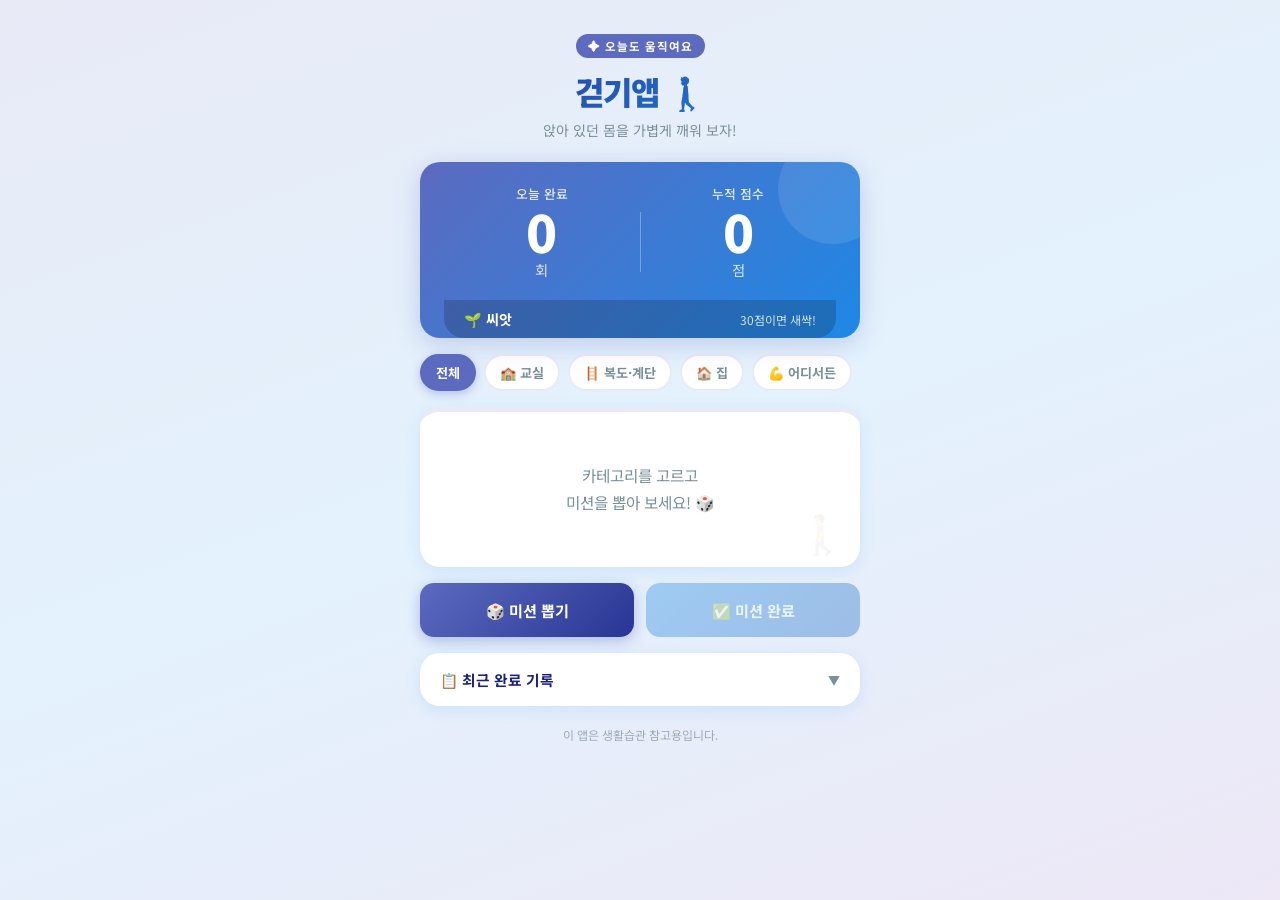
==== index.html @ e4f11755 "Add files via upload" ====
<!DOCTYPE html>
<html lang="ko">
<head>
  <meta charset="UTF-8" />
  <meta name="viewport" content="width=device-width, initial-scale=1.0" />
  <title>걷기앱 🚶</title>
  <link rel="stylesheet" href="style.css" />
</head>
<body>

<div class="container">

  <!-- ===== 헤더 ===== -->
  <header class="app-header">
    <span class="header-badge">✦ 오늘도 움직여요</span>
    <h1 class="app-title">걷기앱 🚶</h1>
    <p class="app-subtitle">앉아 있던 몸을 가볍게 깨워 보자!</p>
  </header>

  <!-- ===== 점수 & 레벨 카드 ===== -->
  <section class="score-card">
    <!-- 왼쪽: 오늘 완료 횟수 -->
    <div class="score-block">
      <p class="score-label">오늘 완료</p>
      <span class="score-number" id="missionCount">0</span>
      <p class="score-unit">회</p>
    </div>
    <!-- 구분선 -->
    <div class="score-divider"></div>
    <!-- 오른쪽: 총점 & 레벨 -->
    <div class="score-block">
      <p class="score-label">누적 점수</p>
      <span class="score-number" id="totalScore">0</span>
      <p class="score-unit">점</p>
    </div>
    <!-- 레벨 배지 (카드 하단 전체) -->
    <div class="level-bar">
      <!-- JavaScript에서 레벨 이름과 이모지를 채워 줌 -->
      <span id="levelBadge">🌱 씨앗</span>
      <span class="level-next" id="levelNext"></span>
    </div>
  </section>

  <!-- ===== 카테고리 선택 칩 ===== -->
  <div class="category-wrap">
    <!-- 카테고리 버튼: data-cat 속성으로 JavaScript가 구분 -->
    <button class="cat-chip active" data-cat="전체"    onclick="selectCategory(this)">전체</button>
    <button class="cat-chip"        data-cat="교실"    onclick="selectCategory(this)">🏫 교실</button>
    <button class="cat-chip"        data-cat="복도·계단" onclick="selectCategory(this)">🪜 복도·계단</button>
    <button class="cat-chip"        data-cat="집"      onclick="selectCategory(this)">🏠 집</button>
    <button class="cat-chip"        data-cat="어디서든" onclick="selectCategory(this)">💪 어디서든</button>
  </div>

  <!-- ===== 미션 카드 ===== -->
  <section class="mission-card" id="missionCard">
    <p class="mission-placeholder" id="missionPlaceholder">
      카테고리를 고르고<br />미션을 뽑아 보세요! 🎲
    </p>
    <p class="mission-text" id="missionText" hidden></p>
  </section>

  <!-- ===== 버튼 ===== -->
  <div class="btn-group">
    <button class="btn btn-primary" id="drawBtn"  onclick="drawMission()">🎲 미션 뽑기</button>
    <button class="btn btn-success" id="doneBtn"  onclick="completeMission()" disabled>✅ 미션 완료</button>
  </div>

  <!-- ===== 완료 메시지 ===== -->
  <div class="success-msg" id="successMsg" hidden></div>

  <!-- ===== 최근 완료 기록 ===== -->
  <section class="history-section">
    <!-- 토글 버튼: 누르면 목록이 열리고 닫힘 -->
    <button class="history-toggle" onclick="toggleHistory()">
      <span>📋 최근 완료 기록</span>
      <span class="toggle-arrow" id="toggleArrow">▼</span>
    </button>
    <!-- 기록 목록 — 처음에는 닫혀 있음 -->
    <ul class="history-list" id="historyList" hidden>
      <!-- JavaScript가 <li> 항목을 여기에 추가함 -->
    </ul>
    <!-- 기록이 아무것도 없을 때 표시 -->
    <p class="history-empty" id="historyEmpty" hidden>
      아직 완료한 미션이 없어요.<br/>첫 미션에 도전해 보세요! 🚶
    </p>
  </section>

  <!-- ===== 하단 안내문 ===== -->
  <footer class="disclaimer">
    이 앱은 생활습관 참고용입니다.
  </footer>

</div>

<script src="script.js"></script>
</body>
</html>
---- style.css ----
/* =============================================
   걷기앱 — style.css
   색상: 파란색 + 남보라색
   디자인: 학생 친화, 모바일 우선
   ============================================= */

@import url('https://fonts.googleapis.com/css2?family=Noto+Sans+KR:wght@400;500;700;900&display=swap');

:root {
  --indigo-dark:   #283593;
  --indigo-main:   #5C6BC0;
  --indigo-mid:    #7986CB;
  --indigo-light:  #E8EAF6;
  --blue-main:     #1E88E5;
  --blue-dark:     #1565C0;
  --blue-light:    #E3F2FD;
  --text-dark:     #1A237E;
  --text-gray:     #78909C;
  --white:         #FFFFFF;
  --radius-lg:     20px;
  --radius-md:     14px;
  --radius-sm:     10px;
  --shadow-indigo: 0 6px 24px rgba(92, 107, 192, 0.28);
  --shadow-card:   0 4px 16px rgba(30, 136, 229, 0.12);
}

* { margin: 0; padding: 0; box-sizing: border-box; }

body {
  font-family: 'Noto Sans KR', sans-serif;
  background: linear-gradient(160deg, #E8EAF6 0%, #E3F2FD 50%, #EDE7F6 100%);
  min-height: 100vh;
  display: flex;
  justify-content: center;
  align-items: flex-start;
  padding: 28px 16px 52px;
}

.container {
  width: 100%;
  max-width: 440px;
  display: flex;
  flex-direction: column;
  gap: 16px;
}

/* ===== 헤더 ===== */
.app-header { text-align: center; padding: 4px 0 6px; }

.header-badge {
  display: inline-block;
  background: var(--indigo-main);
  color: var(--white);
  font-size: 0.72rem;
  font-weight: 700;
  letter-spacing: 1px;
  padding: 4px 12px;
  border-radius: 20px;
  margin-bottom: 10px;
}

.app-title {
  font-size: 2rem;
  font-weight: 900;
  background: linear-gradient(135deg, var(--indigo-dark) 0%, var(--blue-main) 100%);
  -webkit-background-clip: text;
  -webkit-text-fill-color: transparent;
  background-clip: text;
  letter-spacing: -1px;
}

.app-subtitle {
  margin-top: 6px;
  font-size: 0.88rem;
  color: var(--text-gray);
}

/* ===== 점수 & 레벨 카드 ===== */
.score-card {
  background: linear-gradient(135deg, var(--indigo-main) 0%, var(--blue-main) 100%);
  color: var(--white);
  border-radius: var(--radius-lg);
  padding: 22px 24px 0;
  box-shadow: var(--shadow-indigo);
  position: relative;
  overflow: hidden;
  display: flex;          /* 두 블록을 가로로 배치 */
  flex-wrap: wrap;
  align-items: center;
  gap: 0;
}

/* 장식 원 */
.score-card::before {
  content: "";
  position: absolute;
  top: -28px; right: -28px;
  width: 110px; height: 110px;
  border-radius: 50%;
  background: rgba(255,255,255,0.1);
  pointer-events: none;
}

/* 횟수 / 점수 블록 */
.score-block {
  flex: 1;
  text-align: center;
  padding-bottom: 20px;
}

.score-label {
  font-size: 0.8rem;
  opacity: 0.85;
  font-weight: 500;
}

.score-number {
  display: block;
  font-size: 3.2rem;
  font-weight: 900;
  line-height: 1.1;
  transition: transform 0.2s ease;
}

/* 숫자 팝 애니메이션 클래스 */
.score-number.pop { transform: scale(1.28); }

.score-unit { font-size: 0.9rem; opacity: 0.8; }

/* 세로 구분선 */
.score-divider {
  width: 1px;
  height: 60px;
  background: rgba(255,255,255,0.3);
  align-self: center;
}

/* 레벨 바 — 카드 하단 전체 너비 */
.level-bar {
  width: 100%;
  background: rgba(0,0,0,0.18);
  border-radius: 0 0 var(--radius-lg) var(--radius-lg);
  padding: 9px 20px;
  display: flex;
  justify-content: space-between;
  align-items: center;
  font-size: 0.88rem;
  font-weight: 700;
}

.level-next {
  font-size: 0.75rem;
  opacity: 0.8;
  font-weight: 400;
}

/* ===== 카테고리 칩 ===== */
.category-wrap {
  display: flex;
  gap: 8px;
  flex-wrap: wrap;        /* 칩이 많으면 줄바꿈 */
}

.cat-chip {
  padding: 7px 14px;
  border: 2px solid var(--indigo-light);
  background: var(--white);
  color: var(--text-gray);
  border-radius: 20px;
  font-family: 'Noto Sans KR', sans-serif;
  font-size: 0.82rem;
  font-weight: 700;
  cursor: pointer;
  transition: all 0.18s ease;
  white-space: nowrap;
}

.cat-chip:hover {
  border-color: var(--indigo-main);
  color: var(--indigo-main);
}

/* 선택된 칩 */
.cat-chip.active {
  background: var(--indigo-main);
  border-color: var(--indigo-main);
  color: var(--white);
  box-shadow: 0 3px 10px rgba(92,107,192,0.35);
}

/* ===== 미션 카드 ===== */
.mission-card {
  background: var(--white);
  border-radius: var(--radius-lg);
  padding: 30px 24px;
  min-height: 160px;
  display: flex;
  flex-direction: column;
  align-items: center;
  justify-content: center;
  box-shadow: var(--shadow-card);
  border-top: 5px solid var(--indigo-light);
  transition: border-color 0.4s ease, box-shadow 0.4s ease;
  position: relative;
  overflow: hidden;
}

.mission-card::before {
  content: "🚶";
  position: absolute;
  bottom: 8px; right: 14px;
  font-size: 2.4rem;
  opacity: 0.06;
  pointer-events: none;
}

.mission-card.has-mission {
  border-top-color: var(--indigo-main);
  box-shadow: 0 6px 28px rgba(92,107,192,0.2);
}

.mission-placeholder {
  font-size: 0.98rem;
  color: var(--text-gray);
  text-align: center;
  line-height: 1.7;
}

.mission-text {
  font-size: 1.1rem;
  font-weight: 700;
  color: var(--text-dark);
  text-align: center;
  line-height: 1.7;
  word-break: keep-all;
  animation: slideUp 0.3s ease;
}

@keyframes slideUp {
  from { opacity: 0; transform: translateY(10px); }
  to   { opacity: 1; transform: translateY(0); }
}

/* ===== 버튼 ===== */
.btn-group {
  display: flex;
  gap: 12px;
}

.btn {
  flex: 1;
  padding: 16px 8px;
  border: none;
  border-radius: var(--radius-md);
  font-family: 'Noto Sans KR', sans-serif;
  font-size: 0.95rem;
  font-weight: 700;
  cursor: pointer;
  transition: box-shadow 0.2s, transform 0.1s, opacity 0.2s;
}

.btn:active:not(:disabled) { transform: scale(0.96); }

.btn-primary {
  background: linear-gradient(135deg, var(--indigo-main), var(--indigo-dark));
  color: var(--white);
  box-shadow: 0 4px 14px rgba(92,107,192,0.4);
}
.btn-primary:hover { box-shadow: 0 6px 18px rgba(92,107,192,0.55); }

.btn-success {
  background: linear-gradient(135deg, var(--blue-main), var(--blue-dark));
  color: var(--white);
  box-shadow: 0 4px 14px rgba(30,136,229,0.35);
}
.btn-success:hover:not(:disabled) { box-shadow: 0 6px 18px rgba(30,136,229,0.5); }

.btn:disabled { opacity: 0.35; cursor: not-allowed; box-shadow: none; }

/* ===== 완료 메시지 ===== */
.success-msg {
  background: linear-gradient(135deg, var(--indigo-light), var(--blue-light));
  color: var(--indigo-dark);
  border: 1.5px solid var(--indigo-mid);
  border-radius: var(--radius-md);
  padding: 14px 20px;
  text-align: center;
  font-weight: 700;
  font-size: 0.92rem;
  animation: bounceIn 0.35s ease;
}

@keyframes bounceIn {
  0%   { opacity: 0; transform: scale(0.9) translateY(8px); }
  60%  { transform: scale(1.04) translateY(-2px); }
  100% { opacity: 1; transform: scale(1) translateY(0); }
}

/* ===== 최근 완료 기록 섹션 ===== */
.history-section {
  background: var(--white);
  border-radius: var(--radius-lg);
  box-shadow: var(--shadow-card);
  overflow: hidden;
}

/* 기록 토글 버튼 */
.history-toggle {
  width: 100%;
  background: none;
  border: none;
  padding: 16px 20px;
  display: flex;
  justify-content: space-between;
  align-items: center;
  font-family: 'Noto Sans KR', sans-serif;
  font-size: 0.92rem;
  font-weight: 700;
  color: var(--text-dark);
  cursor: pointer;
  transition: background 0.15s;
}

.history-toggle:hover { background: var(--indigo-light); }

.toggle-arrow {
  font-size: 0.75rem;
  color: var(--text-gray);
  transition: transform 0.25s ease;
}

/* 열렸을 때 화살표 회전 */
.toggle-arrow.open { transform: rotate(180deg); }

/* 기록 목록 */
.history-list {
  list-style: none;
  border-top: 1px solid var(--indigo-light);
  max-height: 260px;      /* 스크롤 영역 */
  overflow-y: auto;
}

/* 개별 기록 항목 */
.history-list li {
  display: flex;
  justify-content: space-between;
  align-items: flex-start;
  gap: 10px;
  padding: 12px 20px;
  border-bottom: 1px solid #F5F5F5;
  animation: fadeIn 0.25s ease;
}

.history-list li:last-child { border-bottom: none; }

@keyframes fadeIn {
  from { opacity: 0; transform: translateX(-6px); }
  to   { opacity: 1; transform: translateX(0); }
}

/* 기록 미션 텍스트 */
.hist-text {
  font-size: 0.83rem;
  color: var(--text-dark);
  font-weight: 500;
  word-break: keep-all;
  flex: 1;
}

/* 기록 시간·점수 */
.hist-meta {
  display: flex;
  flex-direction: column;
  align-items: flex-end;
  gap: 2px;
  flex-shrink: 0;
}

.hist-time {
  font-size: 0.72rem;
  color: var(--text-gray);
}

.hist-pts {
  font-size: 0.75rem;
  font-weight: 700;
  color: var(--indigo-main);
}

/* 기록 없음 안내 */
.history-empty {
  padding: 20px;
  text-align: center;
  font-size: 0.85rem;
  color: var(--text-gray);
  line-height: 1.7;
  border-top: 1px solid var(--indigo-light);
}

/* ===== 하단 안내문 ===== */
.disclaimer {
  text-align: center;
  font-size: 0.75rem;
  color: var(--text-gray);
  opacity: 0.7;
  padding: 4px 0;
}

/* ===== 반응형 ===== */
@media (max-width: 360px) {
  .app-title     { font-size: 1.7rem; }
  .score-number  { font-size: 2.6rem; }
  .btn           { font-size: 0.88rem; padding: 14px 4px; }
  .cat-chip      { font-size: 0.76rem; padding: 6px 10px; }
  .mission-text  { font-size: 1rem; }
}
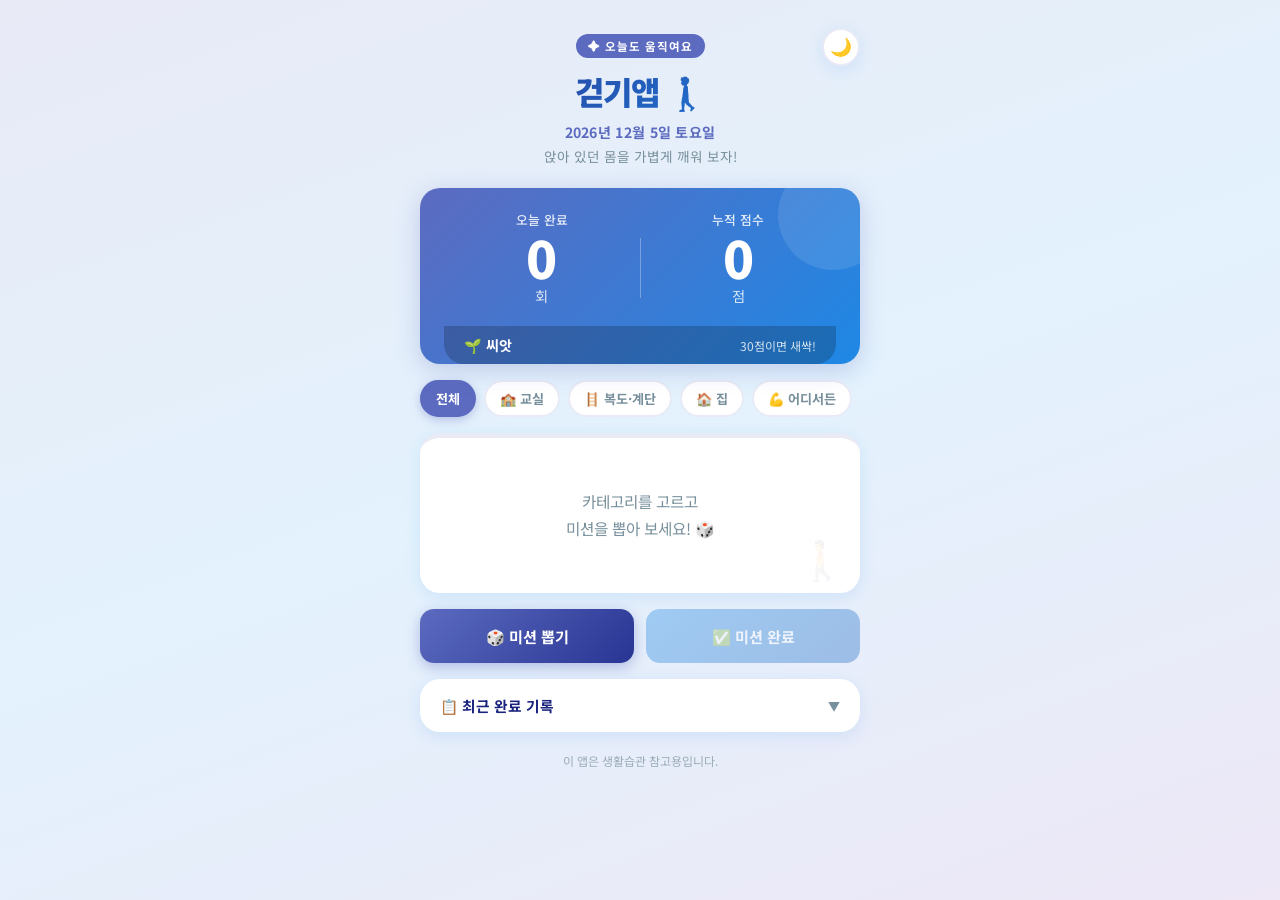
==== commit a621c1bb: "Add files via upload" ====
--- a/index.html
+++ b/index.html
@@ -12,30 +12,33 @@
 
   <!-- ===== 헤더 ===== -->
   <header class="app-header">
+    <!-- 다크모드 토글 버튼 (우측 상단) -->
+    <button class="dark-toggle" id="darkToggle" onclick="toggleDarkMode()" title="다크모드 전환">
+      <span id="darkIcon">🌙</span>
+    </button>
+
     <span class="header-badge">✦ 오늘도 움직여요</span>
     <h1 class="app-title">걷기앱 🚶</h1>
+
+    <!-- 오늘 날짜 표시 — JavaScript가 채워 줌 -->
+    <p class="today-date" id="todayDate"></p>
     <p class="app-subtitle">앉아 있던 몸을 가볍게 깨워 보자!</p>
   </header>
 
   <!-- ===== 점수 & 레벨 카드 ===== -->
   <section class="score-card">
-    <!-- 왼쪽: 오늘 완료 횟수 -->
     <div class="score-block">
       <p class="score-label">오늘 완료</p>
       <span class="score-number" id="missionCount">0</span>
       <p class="score-unit">회</p>
     </div>
-    <!-- 구분선 -->
     <div class="score-divider"></div>
-    <!-- 오른쪽: 총점 & 레벨 -->
     <div class="score-block">
       <p class="score-label">누적 점수</p>
       <span class="score-number" id="totalScore">0</span>
       <p class="score-unit">점</p>
     </div>
-    <!-- 레벨 배지 (카드 하단 전체) -->
     <div class="level-bar">
-      <!-- JavaScript에서 레벨 이름과 이모지를 채워 줌 -->
       <span id="levelBadge">🌱 씨앗</span>
       <span class="level-next" id="levelNext"></span>
     </div>
@@ -43,11 +46,10 @@
 
   <!-- ===== 카테고리 선택 칩 ===== -->
   <div class="category-wrap">
-    <!-- 카테고리 버튼: data-cat 속성으로 JavaScript가 구분 -->
-    <button class="cat-chip active" data-cat="전체"    onclick="selectCategory(this)">전체</button>
-    <button class="cat-chip"        data-cat="교실"    onclick="selectCategory(this)">🏫 교실</button>
+    <button class="cat-chip active" data-cat="전체"     onclick="selectCategory(this)">전체</button>
+    <button class="cat-chip"        data-cat="교실"     onclick="selectCategory(this)">🏫 교실</button>
     <button class="cat-chip"        data-cat="복도·계단" onclick="selectCategory(this)">🪜 복도·계단</button>
-    <button class="cat-chip"        data-cat="집"      onclick="selectCategory(this)">🏠 집</button>
+    <button class="cat-chip"        data-cat="집"       onclick="selectCategory(this)">🏠 집</button>
     <button class="cat-chip"        data-cat="어디서든" onclick="selectCategory(this)">💪 어디서든</button>
   </div>
 
@@ -61,8 +63,8 @@
 
   <!-- ===== 버튼 ===== -->
   <div class="btn-group">
-    <button class="btn btn-primary" id="drawBtn"  onclick="drawMission()">🎲 미션 뽑기</button>
-    <button class="btn btn-success" id="doneBtn"  onclick="completeMission()" disabled>✅ 미션 완료</button>
+    <button class="btn btn-primary" id="drawBtn" onclick="drawMission()">🎲 미션 뽑기</button>
+    <button class="btn btn-success" id="doneBtn" onclick="completeMission()" disabled>✅ 미션 완료</button>
   </div>
 
   <!-- ===== 완료 메시지 ===== -->
@@ -70,16 +72,11 @@
 
   <!-- ===== 최근 완료 기록 ===== -->
   <section class="history-section">
-    <!-- 토글 버튼: 누르면 목록이 열리고 닫힘 -->
     <button class="history-toggle" onclick="toggleHistory()">
       <span>📋 최근 완료 기록</span>
       <span class="toggle-arrow" id="toggleArrow">▼</span>
     </button>
-    <!-- 기록 목록 — 처음에는 닫혀 있음 -->
-    <ul class="history-list" id="historyList" hidden>
-      <!-- JavaScript가 <li> 항목을 여기에 추가함 -->
-    </ul>
-    <!-- 기록이 아무것도 없을 때 표시 -->
+    <ul class="history-list" id="historyList" hidden></ul>
     <p class="history-empty" id="historyEmpty" hidden>
       아직 완료한 미션이 없어요.<br/>첫 미션에 도전해 보세요! 🚶
     </p>
--- a/style.css
+++ b/style.css
@@ -1,39 +1,66 @@
 /* =============================================
    걷기앱 — style.css
-   색상: 파란색 + 남보라색
-   디자인: 학생 친화, 모바일 우선
+   색상: 파란색 + 남보라색 / 다크모드 지원
    ============================================= */
 
 @import url('https://fonts.googleapis.com/css2?family=Noto+Sans+KR:wght@400;500;700;900&display=swap');
 
+/* ===== 라이트 모드 변수 ===== */
 :root {
-  --indigo-dark:   #283593;
-  --indigo-main:   #5C6BC0;
-  --indigo-mid:    #7986CB;
-  --indigo-light:  #E8EAF6;
-  --blue-main:     #1E88E5;
-  --blue-dark:     #1565C0;
-  --blue-light:    #E3F2FD;
-  --text-dark:     #1A237E;
-  --text-gray:     #78909C;
-  --white:         #FFFFFF;
-  --radius-lg:     20px;
-  --radius-md:     14px;
-  --radius-sm:     10px;
-  --shadow-indigo: 0 6px 24px rgba(92, 107, 192, 0.28);
-  --shadow-card:   0 4px 16px rgba(30, 136, 229, 0.12);
-}
-
+  --indigo-dark:    #283593;
+  --indigo-main:    #5C6BC0;
+  --indigo-mid:     #7986CB;
+  --indigo-light:   #E8EAF6;
+  --blue-main:      #1E88E5;
+  --blue-dark:      #1565C0;
+  --blue-light:     #E3F2FD;
+  --text-dark:      #1A237E;
+  --text-gray:      #78909C;
+  --white:          #FFFFFF;
+  --bg-body:        linear-gradient(160deg, #E8EAF6 0%, #E3F2FD 50%, #EDE7F6 100%);
+  --bg-card:        #FFFFFF;
+  --bg-history:     #FFFFFF;
+  --border-light:   #E8EAF6;
+  --border-item:    #F5F5F5;
+  --radius-lg:      20px;
+  --radius-md:      14px;
+  --shadow-indigo:  0 6px 24px rgba(92,107,192,0.28);
+  --shadow-card:    0 4px 16px rgba(30,136,229,0.12);
+}
+
+/* ===== 다크 모드 변수 (body.dark 에 적용) ===== */
+body.dark {
+  --indigo-dark:    #9FA8DA;
+  --indigo-main:    #7986CB;
+  --indigo-mid:     #9FA8DA;
+  --indigo-light:   #1A1F3C;
+  --blue-main:      #42A5F5;
+  --blue-dark:      #1E88E5;
+  --blue-light:     #0D1929;
+  --text-dark:      #E8EAF6;
+  --text-gray:      #90A4AE;
+  --white:          #1E2139;
+  --bg-body:        linear-gradient(160deg, #0F1226 0%, #111827 50%, #130F26 100%);
+  --bg-card:        #1E2139;
+  --bg-history:     #1E2139;
+  --border-light:   #2A2F52;
+  --border-item:    #252A45;
+  --shadow-indigo:  0 6px 24px rgba(0,0,0,0.5);
+  --shadow-card:    0 4px 16px rgba(0,0,0,0.4);
+}
+
+/* ===== 기본 리셋 ===== */
 * { margin: 0; padding: 0; box-sizing: border-box; }
 
 body {
   font-family: 'Noto Sans KR', sans-serif;
-  background: linear-gradient(160deg, #E8EAF6 0%, #E3F2FD 50%, #EDE7F6 100%);
+  background: var(--bg-body);
   min-height: 100vh;
   display: flex;
   justify-content: center;
   align-items: flex-start;
   padding: 28px 16px 52px;
+  transition: background 0.35s ease; /* 다크모드 전환 시 부드럽게 */
 }
 
 .container {
@@ -45,12 +72,38 @@
 }
 
 /* ===== 헤더 ===== */
-.app-header { text-align: center; padding: 4px 0 6px; }
+.app-header {
+  text-align: center;
+  padding: 4px 0 6px;
+  position: relative; /* 다크모드 버튼 절대 위치 기준 */
+}
+
+/* 다크모드 토글 버튼 */
+.dark-toggle {
+  position: absolute;
+  top: 0;
+  right: 0;
+  background: var(--bg-card);
+  border: 2px solid var(--border-light);
+  border-radius: 50%;
+  width: 38px;
+  height: 38px;
+  font-size: 1.1rem;
+  cursor: pointer;
+  display: flex;
+  align-items: center;
+  justify-content: center;
+  transition: background 0.25s, border-color 0.25s, transform 0.15s;
+  box-shadow: var(--shadow-card);
+}
+
+.dark-toggle:hover { transform: scale(1.1); }
+.dark-toggle:active { transform: scale(0.95); }
 
 .header-badge {
   display: inline-block;
   background: var(--indigo-main);
-  color: var(--white);
+  color: #fff;
   font-size: 0.72rem;
   font-weight: 700;
   letter-spacing: 1px;
@@ -69,28 +122,35 @@
   letter-spacing: -1px;
 }
 
+/* 오늘 날짜 표시 */
+.today-date {
+  margin-top: 8px;
+  font-size: 0.88rem;
+  font-weight: 700;
+  color: var(--indigo-main);
+  letter-spacing: 0.3px;
+}
+
 .app-subtitle {
-  margin-top: 6px;
-  font-size: 0.88rem;
+  margin-top: 4px;
+  font-size: 0.85rem;
   color: var(--text-gray);
 }
 
 /* ===== 점수 & 레벨 카드 ===== */
 .score-card {
   background: linear-gradient(135deg, var(--indigo-main) 0%, var(--blue-main) 100%);
-  color: var(--white);
+  color: #fff;
   border-radius: var(--radius-lg);
   padding: 22px 24px 0;
   box-shadow: var(--shadow-indigo);
   position: relative;
   overflow: hidden;
-  display: flex;          /* 두 블록을 가로로 배치 */
+  display: flex;
   flex-wrap: wrap;
   align-items: center;
-  gap: 0;
-}
-
-/* 장식 원 */
+}
+
 .score-card::before {
   content: "";
   position: absolute;
@@ -101,18 +161,13 @@
   pointer-events: none;
 }
 
-/* 횟수 / 점수 블록 */
 .score-block {
   flex: 1;
   text-align: center;
   padding-bottom: 20px;
 }
 
-.score-label {
-  font-size: 0.8rem;
-  opacity: 0.85;
-  font-weight: 500;
-}
+.score-label { font-size: 0.8rem; opacity: 0.85; font-weight: 500; }
 
 .score-number {
   display: block;
@@ -120,14 +175,13 @@
   font-weight: 900;
   line-height: 1.1;
   transition: transform 0.2s ease;
-}
-
-/* 숫자 팝 애니메이션 클래스 */
+  position: relative;
+  z-index: 1;
+}
+
 .score-number.pop { transform: scale(1.28); }
-
 .score-unit { font-size: 0.9rem; opacity: 0.8; }
 
-/* 세로 구분선 */
 .score-divider {
   width: 1px;
   height: 60px;
@@ -135,10 +189,9 @@
   align-self: center;
 }
 
-/* 레벨 바 — 카드 하단 전체 너비 */
 .level-bar {
   width: 100%;
-  background: rgba(0,0,0,0.18);
+  background: rgba(0,0,0,0.2);
   border-radius: 0 0 var(--radius-lg) var(--radius-lg);
   padding: 9px 20px;
   display: flex;
@@ -148,23 +201,15 @@
   font-weight: 700;
 }
 
-.level-next {
-  font-size: 0.75rem;
-  opacity: 0.8;
-  font-weight: 400;
-}
+.level-next { font-size: 0.75rem; opacity: 0.8; font-weight: 400; }
 
 /* ===== 카테고리 칩 ===== */
-.category-wrap {
-  display: flex;
-  gap: 8px;
-  flex-wrap: wrap;        /* 칩이 많으면 줄바꿈 */
-}
+.category-wrap { display: flex; gap: 8px; flex-wrap: wrap; }
 
 .cat-chip {
   padding: 7px 14px;
-  border: 2px solid var(--indigo-light);
-  background: var(--white);
+  border: 2px solid var(--border-light);
+  background: var(--bg-card);
   color: var(--text-gray);
   border-radius: 20px;
   font-family: 'Noto Sans KR', sans-serif;
@@ -175,22 +220,18 @@
   white-space: nowrap;
 }
 
-.cat-chip:hover {
-  border-color: var(--indigo-main);
-  color: var(--indigo-main);
-}
-
-/* 선택된 칩 */
+.cat-chip:hover { border-color: var(--indigo-main); color: var(--indigo-main); }
+
 .cat-chip.active {
   background: var(--indigo-main);
   border-color: var(--indigo-main);
-  color: var(--white);
+  color: #fff;
   box-shadow: 0 3px 10px rgba(92,107,192,0.35);
 }
 
 /* ===== 미션 카드 ===== */
 .mission-card {
-  background: var(--white);
+  background: var(--bg-card);
   border-radius: var(--radius-lg);
   padding: 30px 24px;
   min-height: 160px;
@@ -199,8 +240,8 @@
   align-items: center;
   justify-content: center;
   box-shadow: var(--shadow-card);
-  border-top: 5px solid var(--indigo-light);
-  transition: border-color 0.4s ease, box-shadow 0.4s ease;
+  border-top: 5px solid var(--border-light);
+  transition: border-color 0.4s ease, box-shadow 0.4s ease, background 0.35s ease;
   position: relative;
   overflow: hidden;
 }
@@ -242,10 +283,7 @@
 }
 
 /* ===== 버튼 ===== */
-.btn-group {
-  display: flex;
-  gap: 12px;
-}
+.btn-group { display: flex; gap: 12px; }
 
 .btn {
   flex: 1;
@@ -263,14 +301,14 @@
 
 .btn-primary {
   background: linear-gradient(135deg, var(--indigo-main), var(--indigo-dark));
-  color: var(--white);
+  color: #fff;
   box-shadow: 0 4px 14px rgba(92,107,192,0.4);
 }
 .btn-primary:hover { box-shadow: 0 6px 18px rgba(92,107,192,0.55); }
 
 .btn-success {
   background: linear-gradient(135deg, var(--blue-main), var(--blue-dark));
-  color: var(--white);
+  color: #fff;
   box-shadow: 0 4px 14px rgba(30,136,229,0.35);
 }
 .btn-success:hover:not(:disabled) { box-shadow: 0 6px 18px rgba(30,136,229,0.5); }
@@ -296,15 +334,15 @@
   100% { opacity: 1; transform: scale(1) translateY(0); }
 }
 
-/* ===== 최근 완료 기록 섹션 ===== */
+/* ===== 기록 섹션 ===== */
 .history-section {
-  background: var(--white);
+  background: var(--bg-history);
   border-radius: var(--radius-lg);
   box-shadow: var(--shadow-card);
   overflow: hidden;
-}
-
-/* 기록 토글 버튼 */
+  transition: background 0.35s ease;
+}
+
 .history-toggle {
   width: 100%;
   background: none;
@@ -321,7 +359,7 @@
   transition: background 0.15s;
 }
 
-.history-toggle:hover { background: var(--indigo-light); }
+.history-toggle:hover { background: var(--border-light); }
 
 .toggle-arrow {
   font-size: 0.75rem;
@@ -329,25 +367,22 @@
   transition: transform 0.25s ease;
 }
 
-/* 열렸을 때 화살표 회전 */
 .toggle-arrow.open { transform: rotate(180deg); }
 
-/* 기록 목록 */
 .history-list {
   list-style: none;
-  border-top: 1px solid var(--indigo-light);
-  max-height: 260px;      /* 스크롤 영역 */
+  border-top: 1px solid var(--border-light);
+  max-height: 260px;
   overflow-y: auto;
 }
 
-/* 개별 기록 항목 */
 .history-list li {
   display: flex;
   justify-content: space-between;
   align-items: flex-start;
   gap: 10px;
   padding: 12px 20px;
-  border-bottom: 1px solid #F5F5F5;
+  border-bottom: 1px solid var(--border-item);
   animation: fadeIn 0.25s ease;
 }
 
@@ -358,7 +393,6 @@
   to   { opacity: 1; transform: translateX(0); }
 }
 
-/* 기록 미션 텍스트 */
 .hist-text {
   font-size: 0.83rem;
   color: var(--text-dark);
@@ -367,7 +401,6 @@
   flex: 1;
 }
 
-/* 기록 시간·점수 */
 .hist-meta {
   display: flex;
   flex-direction: column;
@@ -376,25 +409,16 @@
   flex-shrink: 0;
 }
 
-.hist-time {
-  font-size: 0.72rem;
-  color: var(--text-gray);
-}
-
-.hist-pts {
-  font-size: 0.75rem;
-  font-weight: 700;
-  color: var(--indigo-main);
-}
-
-/* 기록 없음 안내 */
+.hist-time { font-size: 0.72rem; color: var(--text-gray); }
+.hist-pts  { font-size: 0.75rem; font-weight: 700; color: var(--indigo-main); }
+
 .history-empty {
   padding: 20px;
   text-align: center;
   font-size: 0.85rem;
   color: var(--text-gray);
   line-height: 1.7;
-  border-top: 1px solid var(--indigo-light);
+  border-top: 1px solid var(--border-light);
 }
 
 /* ===== 하단 안내문 ===== */
@@ -408,9 +432,9 @@
 
 /* ===== 반응형 ===== */
 @media (max-width: 360px) {
-  .app-title     { font-size: 1.7rem; }
-  .score-number  { font-size: 2.6rem; }
-  .btn           { font-size: 0.88rem; padding: 14px 4px; }
-  .cat-chip      { font-size: 0.76rem; padding: 6px 10px; }
-  .mission-text  { font-size: 1rem; }
-}
+  .app-title    { font-size: 1.7rem; }
+  .score-number { font-size: 2.6rem; }
+  .btn          { font-size: 0.88rem; padding: 14px 4px; }
+  .cat-chip     { font-size: 0.76rem; padding: 6px 10px; }
+  .mission-text { font-size: 1rem; }
+}
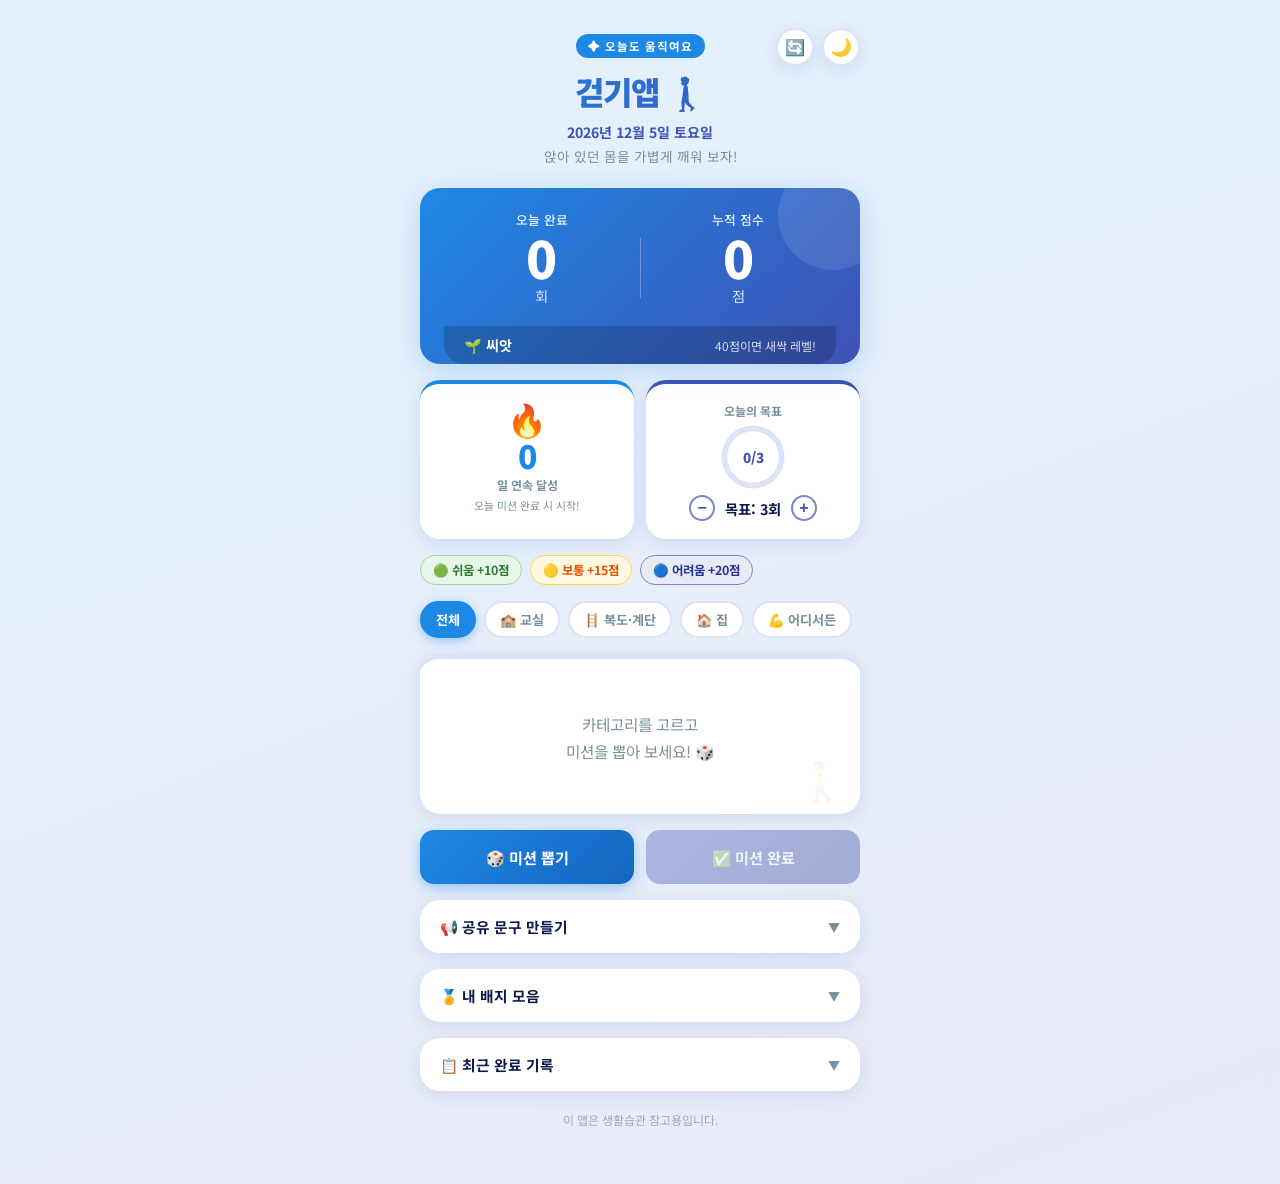
==== commit 8afa4af4: "Add files via upload" ====
--- a/index.html
+++ b/index.html
@@ -10,17 +10,29 @@
 
 <div class="container">
 
+  <!-- ===== 초기화 확인 모달 ===== -->
+  <div class="modal-overlay" id="resetModal" hidden>
+    <div class="modal-box">
+      <div class="modal-icon">⚠️</div>
+      <h2 class="modal-title">정말 초기화할까요?</h2>
+      <p class="modal-desc">점수, 기록, 배지, 스트릭이<br>모두 삭제되고 되돌릴 수 없어요.</p>
+      <div class="modal-buttons">
+        <button class="modal-btn modal-btn-cancel"  onclick="closeResetModal()">취소</button>
+        <button class="modal-btn modal-btn-confirm" onclick="confirmReset()">초기화</button>
+      </div>
+    </div>
+  </div>
+
   <!-- ===== 헤더 ===== -->
   <header class="app-header">
-    <!-- 다크모드 토글 버튼 (우측 상단) -->
+    <!-- 다크모드 버튼 (오른쪽) -->
     <button class="dark-toggle" id="darkToggle" onclick="toggleDarkMode()" title="다크모드 전환">
       <span id="darkIcon">🌙</span>
     </button>
-
+    <!-- 초기화 버튼 (다크모드 버튼 바로 왼쪽) -->
+    <button class="reset-toggle" onclick="openResetModal()" title="데이터 초기화">🔄</button>
     <span class="header-badge">✦ 오늘도 움직여요</span>
     <h1 class="app-title">걷기앱 🚶</h1>
-
-    <!-- 오늘 날짜 표시 — JavaScript가 채워 줌 -->
     <p class="today-date" id="todayDate"></p>
     <p class="app-subtitle">앉아 있던 몸을 가볍게 깨워 보자!</p>
   </header>
@@ -44,13 +56,50 @@
     </div>
   </section>
 
+  <!-- ===== 스트릭 & 목표 설정 행 ===== -->
+  <div class="streak-goal-row">
+
+    <!-- 연속 걷기 스트릭 -->
+    <div class="streak-card">
+      <div class="streak-fire" id="streakFire">🔥</div>
+      <div class="streak-count" id="streakCount">0</div>
+      <div class="streak-label">일 연속 달성</div>
+      <div class="streak-sub" id="streakSub">오늘 미션 완료 시 시작!</div>
+    </div>
+
+    <!-- 오늘 목표 설정 -->
+    <div class="goal-card">
+      <div class="goal-label">오늘의 목표</div>
+      <div class="goal-ring-wrap">
+        <svg class="goal-ring" viewBox="0 0 56 56">
+          <circle class="goal-ring-bg"   cx="28" cy="28" r="25"/>
+          <circle class="goal-ring-fill" cx="28" cy="28" r="25" id="goalRingFill"/>
+        </svg>
+        <div class="goal-ring-text" id="goalRingText">0/3</div>
+      </div>
+      <div class="goal-controls">
+        <button class="goal-btn" onclick="changeGoal(-1)">−</button>
+        <span class="goal-value" id="goalValue">목표: 3회</span>
+        <button class="goal-btn" onclick="changeGoal(+1)">+</button>
+      </div>
+    </div>
+
+  </div>
+
+  <!-- ===== 난이도 안내 범례 ===== -->
+  <div class="diff-legend">
+    <span class="diff-badge diff-easy">🟢 쉬움 +10점</span>
+    <span class="diff-badge diff-mid" >🟡 보통 +15점</span>
+    <span class="diff-badge diff-hard">🔵 어려움 +20점</span>
+  </div>
+
   <!-- ===== 카테고리 선택 칩 ===== -->
   <div class="category-wrap">
-    <button class="cat-chip active" data-cat="전체"     onclick="selectCategory(this)">전체</button>
-    <button class="cat-chip"        data-cat="교실"     onclick="selectCategory(this)">🏫 교실</button>
+    <button class="cat-chip active" data-cat="전체"      onclick="selectCategory(this)">전체</button>
+    <button class="cat-chip"        data-cat="교실"      onclick="selectCategory(this)">🏫 교실</button>
     <button class="cat-chip"        data-cat="복도·계단" onclick="selectCategory(this)">🪜 복도·계단</button>
-    <button class="cat-chip"        data-cat="집"       onclick="selectCategory(this)">🏠 집</button>
-    <button class="cat-chip"        data-cat="어디서든" onclick="selectCategory(this)">💪 어디서든</button>
+    <button class="cat-chip"        data-cat="집"        onclick="selectCategory(this)">🏠 집</button>
+    <button class="cat-chip"        data-cat="어디서든"  onclick="selectCategory(this)">💪 어디서든</button>
   </div>
 
   <!-- ===== 미션 카드 ===== -->
@@ -58,6 +107,7 @@
     <p class="mission-placeholder" id="missionPlaceholder">
       카테고리를 고르고<br />미션을 뽑아 보세요! 🎲
     </p>
+    <span class="diff-badge" id="diffBadge" hidden></span>
     <p class="mission-text" id="missionText" hidden></p>
   </section>
 
@@ -69,6 +119,31 @@
 
   <!-- ===== 완료 메시지 ===== -->
   <div class="success-msg" id="successMsg" hidden></div>
+
+  <!-- ===== 공유 문구 만들기 ===== -->
+  <section class="share-section">
+    <button class="history-toggle" onclick="toggleShare()">
+      <span>📢 공유 문구 만들기</span>
+      <span class="toggle-arrow" id="shareArrow">▼</span>
+    </button>
+    <div class="share-body" id="shareBody" hidden>
+      <textarea class="share-text" id="shareText" readonly></textarea>
+      <div class="share-buttons">
+        <button class="btn btn-share-copy"  onclick="copyShare()">📋 복사하기</button>
+        <button class="btn btn-share-native" id="nativeShareBtn" onclick="nativeShare()">🔗 공유하기</button>
+      </div>
+      <p class="share-hint" id="shareCopied" hidden>✅ 클립보드에 복사됐어요!</p>
+    </div>
+  </section>
+
+  <!-- ===== 배지 모음 ===== -->
+  <section class="badge-section">
+    <button class="history-toggle" onclick="toggleBadges()">
+      <span>🏅 내 배지 모음</span>
+      <span class="toggle-arrow" id="badgeArrow">▼</span>
+    </button>
+    <div class="badge-grid" id="badgeGrid" hidden></div>
+  </section>
 
   <!-- ===== 최근 완료 기록 ===== -->
   <section class="history-section">
@@ -83,9 +158,7 @@
   </section>
 
   <!-- ===== 하단 안내문 ===== -->
-  <footer class="disclaimer">
-    이 앱은 생활습관 참고용입니다.
-  </footer>
+  <footer class="disclaimer">이 앱은 생활습관 참고용입니다.</footer>
 
 </div>
 
--- a/style.css
+++ b/style.css
@@ -1,66 +1,72 @@
 /* =============================================
    걷기앱 — style.css
-   색상: 파란색 + 남보라색 / 다크모드 지원
+   색상: 파란색(Blue) + 남보라색(Indigo)
+   다크모드 지원
    ============================================= */
 
 @import url('https://fonts.googleapis.com/css2?family=Noto+Sans+KR:wght@400;500;700;900&display=swap');
 
 /* ===== 라이트 모드 변수 ===== */
 :root {
-  --indigo-dark:    #283593;
-  --indigo-main:    #5C6BC0;
-  --indigo-mid:     #7986CB;
-  --indigo-light:   #E8EAF6;
-  --blue-main:      #1E88E5;
-  --blue-dark:      #1565C0;
-  --blue-light:     #E3F2FD;
-  --text-dark:      #1A237E;
-  --text-gray:      #78909C;
-  --white:          #FFFFFF;
-  --bg-body:        linear-gradient(160deg, #E8EAF6 0%, #E3F2FD 50%, #EDE7F6 100%);
-  --bg-card:        #FFFFFF;
-  --bg-history:     #FFFFFF;
-  --border-light:   #E8EAF6;
-  --border-item:    #F5F5F5;
-  --radius-lg:      20px;
-  --radius-md:      14px;
-  --shadow-indigo:  0 6px 24px rgba(92,107,192,0.28);
-  --shadow-card:    0 4px 16px rgba(30,136,229,0.12);
-}
-
-/* ===== 다크 모드 변수 (body.dark 에 적용) ===== */
+  /* 파란색 */
+  --blue-dark:    #1565C0;
+  --blue-main:    #1E88E5;
+  --blue-mid:     #64B5F6;
+  --blue-light:   #E3F2FD;
+  /* 남보라색 */
+  --indigo-dark:  #283593;
+  --indigo-main:  #3F51B5;
+  --indigo-mid:   #7986CB;
+  --indigo-light: #E8EAF6;
+  /* 공통 */
+  --text-dark:    #0D1B4B;
+  --text-gray:    #78909C;
+  --bg-card:      #FFFFFF;
+  --border-light: #DDE3F6;
+  --border-item:  #EEF0FB;
+  --radius-lg:    20px;
+  --radius-md:    14px;
+  --shadow-main:  0 6px 24px rgba(30,136,229,0.24);
+  --shadow-card:  0 4px 16px rgba(63,81,181,0.13);
+}
+
+/* ===== 다크모드 변수 ===== */
 body.dark {
-  --indigo-dark:    #9FA8DA;
-  --indigo-main:    #7986CB;
-  --indigo-mid:     #9FA8DA;
-  --indigo-light:   #1A1F3C;
-  --blue-main:      #42A5F5;
-  --blue-dark:      #1E88E5;
-  --blue-light:     #0D1929;
-  --text-dark:      #E8EAF6;
-  --text-gray:      #90A4AE;
-  --white:          #1E2139;
-  --bg-body:        linear-gradient(160deg, #0F1226 0%, #111827 50%, #130F26 100%);
-  --bg-card:        #1E2139;
-  --bg-history:     #1E2139;
-  --border-light:   #2A2F52;
-  --border-item:    #252A45;
-  --shadow-indigo:  0 6px 24px rgba(0,0,0,0.5);
-  --shadow-card:    0 4px 16px rgba(0,0,0,0.4);
+  --blue-dark:    #90CAF9;
+  --blue-main:    #42A5F5;
+  --blue-mid:     #90CAF9;
+  --blue-light:   #0A1929;
+  --indigo-dark:  #9FA8DA;
+  --indigo-main:  #7986CB;
+  --indigo-mid:   #9FA8DA;
+  --indigo-light: #0E1130;
+  --text-dark:    #E8EAF6;
+  --text-gray:    #90A4AE;
+  --bg-card:      #0F1628;
+  --border-light: #1E2448;
+  --border-item:  #141C38;
+  --shadow-main:  0 6px 24px rgba(0,0,0,0.55);
+  --shadow-card:  0 4px 16px rgba(0,0,0,0.4);
 }
 
 /* ===== 기본 리셋 ===== */
 * { margin: 0; padding: 0; box-sizing: border-box; }
+/* hidden 속성이 CSS display 값에 덮어씌워지지 않도록 강제 */
+[hidden] { display: none !important; }
 
 body {
   font-family: 'Noto Sans KR', sans-serif;
-  background: var(--bg-body);
+  background: linear-gradient(160deg, #E3F2FD 0%, #E8EAF6 100%);
   min-height: 100vh;
   display: flex;
   justify-content: center;
   align-items: flex-start;
   padding: 28px 16px 52px;
-  transition: background 0.35s ease; /* 다크모드 전환 시 부드럽게 */
+  transition: background 0.35s ease;
+}
+
+body.dark {
+  background: linear-gradient(160deg, #071525 0%, #0E1130 100%);
 }
 
 .container {
@@ -75,34 +81,30 @@
 .app-header {
   text-align: center;
   padding: 4px 0 6px;
-  position: relative; /* 다크모드 버튼 절대 위치 기준 */
-}
-
-/* 다크모드 토글 버튼 */
+  position: relative;
+}
+
 .dark-toggle {
   position: absolute;
-  top: 0;
-  right: 0;
+  top: 0; right: 0;
   background: var(--bg-card);
   border: 2px solid var(--border-light);
   border-radius: 50%;
-  width: 38px;
-  height: 38px;
+  width: 38px; height: 38px;
   font-size: 1.1rem;
   cursor: pointer;
   display: flex;
   align-items: center;
   justify-content: center;
-  transition: background 0.25s, border-color 0.25s, transform 0.15s;
+  transition: transform 0.15s, background 0.3s, border-color 0.3s;
   box-shadow: var(--shadow-card);
 }
-
-.dark-toggle:hover { transform: scale(1.1); }
+.dark-toggle:hover  { transform: scale(1.1); }
 .dark-toggle:active { transform: scale(0.95); }
 
 .header-badge {
   display: inline-block;
-  background: var(--indigo-main);
+  background: var(--blue-main);
   color: #fff;
   font-size: 0.72rem;
   font-weight: 700;
@@ -115,20 +117,18 @@
 .app-title {
   font-size: 2rem;
   font-weight: 900;
-  background: linear-gradient(135deg, var(--indigo-dark) 0%, var(--blue-main) 100%);
+  background: linear-gradient(135deg, var(--blue-main) 0%, var(--indigo-main) 100%);
   -webkit-background-clip: text;
   -webkit-text-fill-color: transparent;
   background-clip: text;
   letter-spacing: -1px;
 }
 
-/* 오늘 날짜 표시 */
 .today-date {
   margin-top: 8px;
   font-size: 0.88rem;
   font-weight: 700;
   color: var(--indigo-main);
-  letter-spacing: 0.3px;
 }
 
 .app-subtitle {
@@ -139,11 +139,11 @@
 
 /* ===== 점수 & 레벨 카드 ===== */
 .score-card {
-  background: linear-gradient(135deg, var(--indigo-main) 0%, var(--blue-main) 100%);
+  background: linear-gradient(135deg, var(--blue-main) 0%, var(--indigo-main) 100%);
   color: #fff;
   border-radius: var(--radius-lg);
   padding: 22px 24px 0;
-  box-shadow: var(--shadow-indigo);
+  box-shadow: var(--shadow-main);
   position: relative;
   overflow: hidden;
   display: flex;
@@ -161,13 +161,8 @@
   pointer-events: none;
 }
 
-.score-block {
-  flex: 1;
-  text-align: center;
-  padding-bottom: 20px;
-}
-
-.score-label { font-size: 0.8rem; opacity: 0.85; font-weight: 500; }
+.score-block { flex: 1; text-align: center; padding-bottom: 20px; }
+.score-label { font-size: 0.8rem; opacity: 0.88; font-weight: 500; }
 
 .score-number {
   display: block;
@@ -175,23 +170,20 @@
   font-weight: 900;
   line-height: 1.1;
   transition: transform 0.2s ease;
-  position: relative;
-  z-index: 1;
-}
-
+  position: relative; z-index: 1;
+}
 .score-number.pop { transform: scale(1.28); }
 .score-unit { font-size: 0.9rem; opacity: 0.8; }
 
 .score-divider {
-  width: 1px;
-  height: 60px;
+  width: 1px; height: 60px;
   background: rgba(255,255,255,0.3);
   align-self: center;
 }
 
 .level-bar {
   width: 100%;
-  background: rgba(0,0,0,0.2);
+  background: rgba(0,0,0,0.18);
   border-radius: 0 0 var(--radius-lg) var(--radius-lg);
   padding: 9px 20px;
   display: flex;
@@ -200,8 +192,190 @@
   font-size: 0.88rem;
   font-weight: 700;
 }
-
 .level-next { font-size: 0.75rem; opacity: 0.8; font-weight: 400; }
+
+/* ===== 스트릭 & 목표 카드 ===== */
+.streak-goal-row {
+  display: grid;
+  grid-template-columns: 1fr 1fr;
+  gap: 12px;
+}
+
+/* 스트릭 카드 */
+.streak-card {
+  background: var(--bg-card);
+  border-radius: var(--radius-lg);
+  padding: 18px 16px;
+  box-shadow: var(--shadow-card);
+  text-align: center;
+  border-top: 4px solid var(--blue-main);
+  transition: background 0.35s ease;
+}
+
+.streak-fire {
+  font-size: 2rem;
+  line-height: 1;
+  margin-bottom: 4px;
+}
+
+.streak-count {
+  font-size: 2rem;
+  font-weight: 900;
+  color: var(--blue-main);
+  line-height: 1.1;
+}
+
+.streak-label {
+  font-size: 0.75rem;
+  font-weight: 700;
+  color: var(--text-gray);
+  margin-top: 2px;
+}
+
+.streak-sub {
+  font-size: 0.68rem;
+  color: var(--text-gray);
+  margin-top: 4px;
+}
+
+/* 목표 카드 */
+.goal-card {
+  background: var(--bg-card);
+  border-radius: var(--radius-lg);
+  padding: 18px 16px;
+  box-shadow: var(--shadow-card);
+  text-align: center;
+  border-top: 4px solid var(--indigo-main);
+  transition: background 0.35s ease;
+  display: flex;
+  flex-direction: column;
+  align-items: center;
+  gap: 6px;
+}
+
+.goal-label {
+  font-size: 0.75rem;
+  font-weight: 700;
+  color: var(--text-gray);
+}
+
+/* 목표 진행 원형 링 */
+.goal-ring-wrap {
+  position: relative;
+  width: 64px; height: 64px;
+}
+
+.goal-ring {
+  width: 64px; height: 64px;
+  transform: rotate(-90deg);
+}
+
+.goal-ring-bg {
+  fill: none;
+  stroke: var(--border-light);
+  stroke-width: 5;
+}
+
+.goal-ring-fill {
+  fill: none;
+  stroke: var(--indigo-main);
+  stroke-width: 5;
+  stroke-linecap: round;
+  stroke-dasharray: 157; /* 2π×25 ≈ 157 */
+  stroke-dashoffset: 157;
+  transition: stroke-dashoffset 0.5s ease;
+}
+
+.goal-ring-text {
+  position: absolute;
+  inset: 0;
+  display: flex;
+  align-items: center;
+  justify-content: center;
+  font-size: 0.85rem;
+  font-weight: 900;
+  color: var(--indigo-main);
+}
+
+/* 목표 설정 컨트롤 */
+.goal-controls {
+  display: flex;
+  align-items: center;
+  gap: 8px;
+}
+
+.goal-btn {
+  width: 26px; height: 26px;
+  border: 2px solid var(--indigo-mid);
+  background: none;
+  border-radius: 50%;
+  font-size: 1rem;
+  font-weight: 900;
+  color: var(--indigo-main);
+  cursor: pointer;
+  display: flex; align-items: center; justify-content: center;
+  transition: background 0.15s, transform 0.1s;
+  line-height: 1;
+}
+.goal-btn:hover  { background: var(--indigo-light); }
+.goal-btn:active { transform: scale(0.9); }
+
+.goal-value {
+  font-size: 0.9rem;
+  font-weight: 700;
+  color: var(--text-dark);
+  min-width: 60px;
+  text-align: center;
+}
+
+/* ===== 난이도 범례 ===== */
+.diff-legend {
+  display: flex;
+  gap: 8px;
+  flex-wrap: wrap;
+}
+
+.diff-badge {
+  display: inline-block;
+  padding: 5px 12px;
+  border-radius: 20px;
+  font-size: 0.78rem;
+  font-weight: 700;
+  white-space: nowrap;
+}
+
+.diff-easy {
+  background: #E8F5E9;
+  color: #2E7D32;
+  border: 1.5px solid #A5D6A7;
+}
+body.dark .diff-easy {
+  background: #1B3A1C;
+  color: #81C784;
+  border-color: #388E3C;
+}
+
+.diff-mid {
+  background: #FFF8E1;
+  color: #E65100;
+  border: 1.5px solid #FFD54F;
+}
+body.dark .diff-mid {
+  background: #2A1F00;
+  color: #FFD54F;
+  border-color: #F57F17;
+}
+
+.diff-hard {
+  background: var(--indigo-light);
+  color: var(--indigo-dark);
+  border: 1.5px solid var(--indigo-mid);
+}
+body.dark .diff-hard {
+  background: #0E1130;
+  color: var(--indigo-mid);
+  border-color: var(--indigo-main);
+}
 
 /* ===== 카테고리 칩 ===== */
 .category-wrap { display: flex; gap: 8px; flex-wrap: wrap; }
@@ -219,33 +393,31 @@
   transition: all 0.18s ease;
   white-space: nowrap;
 }
-
-.cat-chip:hover { border-color: var(--indigo-main); color: var(--indigo-main); }
-
+.cat-chip:hover { border-color: var(--blue-main); color: var(--blue-main); }
 .cat-chip.active {
-  background: var(--indigo-main);
-  border-color: var(--indigo-main);
+  background: var(--blue-main);
+  border-color: var(--blue-main);
   color: #fff;
-  box-shadow: 0 3px 10px rgba(92,107,192,0.35);
+  box-shadow: 0 3px 10px rgba(30,136,229,0.38);
 }
 
 /* ===== 미션 카드 ===== */
 .mission-card {
   background: var(--bg-card);
   border-radius: var(--radius-lg);
-  padding: 30px 24px;
+  padding: 28px 24px 24px;
   min-height: 160px;
   display: flex;
   flex-direction: column;
   align-items: center;
   justify-content: center;
+  gap: 12px;
   box-shadow: var(--shadow-card);
   border-top: 5px solid var(--border-light);
   transition: border-color 0.4s ease, box-shadow 0.4s ease, background 0.35s ease;
   position: relative;
   overflow: hidden;
 }
-
 .mission-card::before {
   content: "🚶";
   position: absolute;
@@ -254,10 +426,9 @@
   opacity: 0.06;
   pointer-events: none;
 }
-
 .mission-card.has-mission {
-  border-top-color: var(--indigo-main);
-  box-shadow: 0 6px 28px rgba(92,107,192,0.2);
+  border-top-color: var(--blue-main);
+  box-shadow: 0 6px 28px rgba(30,136,229,0.2);
 }
 
 .mission-placeholder {
@@ -296,28 +467,27 @@
   cursor: pointer;
   transition: box-shadow 0.2s, transform 0.1s, opacity 0.2s;
 }
-
 .btn:active:not(:disabled) { transform: scale(0.96); }
 
 .btn-primary {
+  background: linear-gradient(135deg, var(--blue-main), var(--blue-dark));
+  color: #fff;
+  box-shadow: 0 4px 14px rgba(30,136,229,0.4);
+}
+.btn-primary:hover { box-shadow: 0 6px 18px rgba(30,136,229,0.55); }
+
+.btn-success {
   background: linear-gradient(135deg, var(--indigo-main), var(--indigo-dark));
   color: #fff;
-  box-shadow: 0 4px 14px rgba(92,107,192,0.4);
-}
-.btn-primary:hover { box-shadow: 0 6px 18px rgba(92,107,192,0.55); }
-
-.btn-success {
-  background: linear-gradient(135deg, var(--blue-main), var(--blue-dark));
-  color: #fff;
-  box-shadow: 0 4px 14px rgba(30,136,229,0.35);
-}
-.btn-success:hover:not(:disabled) { box-shadow: 0 6px 18px rgba(30,136,229,0.5); }
+  box-shadow: 0 4px 14px rgba(63,81,181,0.4);
+}
+.btn-success:hover:not(:disabled) { box-shadow: 0 6px 18px rgba(63,81,181,0.55); }
 
 .btn:disabled { opacity: 0.35; cursor: not-allowed; box-shadow: none; }
 
 /* ===== 완료 메시지 ===== */
 .success-msg {
-  background: linear-gradient(135deg, var(--indigo-light), var(--blue-light));
+  background: linear-gradient(135deg, var(--blue-light), var(--indigo-light));
   color: var(--indigo-dark);
   border: 1.5px solid var(--indigo-mid);
   border-radius: var(--radius-md);
@@ -334,9 +504,164 @@
   100% { opacity: 1; transform: scale(1) translateY(0); }
 }
 
+/* ===== 공유 문구 섹션 ===== */
+.share-section {
+  background: var(--bg-card);
+  border-radius: var(--radius-lg);
+  box-shadow: var(--shadow-card);
+  overflow: hidden;
+  transition: background 0.35s ease;
+}
+
+.share-body {
+  padding: 14px 16px 18px;
+  border-top: 1px solid var(--border-light);
+  display: flex;
+  flex-direction: column;
+  gap: 10px;
+}
+
+.share-text {
+  width: 100%;
+  min-height: 130px;
+  padding: 14px;
+  border: 2px solid var(--border-light);
+  border-radius: var(--radius-md);
+  font-family: 'Noto Sans KR', sans-serif;
+  font-size: 0.85rem;
+  line-height: 1.75;
+  color: var(--text-dark);
+  background: var(--border-item);
+  resize: none;
+  outline: none;
+  cursor: text;
+  transition: border-color 0.2s, background 0.35s;
+}
+.share-text:focus { border-color: var(--blue-main); }
+
+.share-buttons {
+  display: flex;
+  gap: 10px;
+}
+
+.btn-share-copy {
+  flex: 1;
+  padding: 13px 8px;
+  border: none;
+  border-radius: var(--radius-md);
+  font-family: 'Noto Sans KR', sans-serif;
+  font-size: 0.9rem;
+  font-weight: 700;
+  cursor: pointer;
+  background: linear-gradient(135deg, var(--blue-main), var(--blue-dark));
+  color: #fff;
+  box-shadow: 0 4px 14px rgba(30,136,229,0.38);
+  transition: box-shadow 0.2s, transform 0.1s;
+}
+.btn-share-copy:hover  { box-shadow: 0 6px 18px rgba(30,136,229,0.52); }
+.btn-share-copy:active { transform: scale(0.96); }
+
+.btn-share-native {
+  flex: 1;
+  padding: 13px 8px;
+  border: none;
+  border-radius: var(--radius-md);
+  font-family: 'Noto Sans KR', sans-serif;
+  font-size: 0.9rem;
+  font-weight: 700;
+  cursor: pointer;
+  background: linear-gradient(135deg, var(--indigo-main), var(--indigo-dark));
+  color: #fff;
+  box-shadow: 0 4px 14px rgba(63,81,181,0.38);
+  transition: box-shadow 0.2s, transform 0.1s;
+}
+.btn-share-native:hover  { box-shadow: 0 6px 18px rgba(63,81,181,0.52); }
+.btn-share-native:active { transform: scale(0.96); }
+
+.share-hint {
+  text-align: center;
+  font-size: 0.82rem;
+  font-weight: 700;
+  color: var(--blue-main);
+  animation: bounceIn 0.3s ease;
+}
+
+/* ===== 배지 섹션 ===== */
+.badge-section {
+  background: var(--bg-card);
+  border-radius: var(--radius-lg);
+  box-shadow: var(--shadow-card);
+  overflow: hidden;
+  transition: background 0.35s ease;
+}
+
+.badge-grid {
+  display: grid;
+  grid-template-columns: 1fr 1fr;
+  gap: 10px;
+  padding: 14px 16px 18px;
+  border-top: 1px solid var(--border-light);
+}
+
+.badge-card {
+  display: flex;
+  flex-direction: column;
+  align-items: center;
+  gap: 6px;
+  padding: 14px 10px;
+  border-radius: var(--radius-md);
+  border: 2px solid var(--border-light);
+  background: var(--border-item);
+  text-align: center;
+  transition: all 0.25s ease;
+}
+
+.badge-card.earned {
+  border-color: var(--blue-main);
+  background: var(--blue-light);
+  box-shadow: 0 3px 12px rgba(30,136,229,0.2);
+  animation: badgePop 0.4s ease;
+}
+
+@keyframes badgePop {
+  0%   { transform: scale(0.88); opacity: 0; }
+  60%  { transform: scale(1.05); }
+  100% { transform: scale(1);    opacity: 1; }
+}
+
+.badge-icon {
+  font-size: 2rem;
+  line-height: 1;
+  filter: grayscale(1) opacity(0.35);
+  transition: filter 0.3s;
+}
+.badge-card.earned .badge-icon { filter: none; }
+
+.badge-name {
+  font-size: 0.78rem;
+  font-weight: 700;
+  color: var(--text-gray);
+}
+.badge-card.earned .badge-name { color: var(--blue-dark); }
+
+.badge-desc {
+  font-size: 0.7rem;
+  color: var(--text-gray);
+  line-height: 1.4;
+  word-break: keep-all;
+}
+
+.badge-check {
+  font-size: 0.68rem;
+  font-weight: 700;
+  color: var(--blue-main);
+  display: none;
+}
+.badge-card.earned .badge-check { display: block; }
+
 /* ===== 기록 섹션 ===== */
 .history-section {
-  background: var(--bg-history);
+  background: var(--bg-card);
   border-radius: var(--radius-lg);
   box-shadow: var(--shadow-card);
   overflow: hidden;
@@ -358,15 +683,13 @@
   cursor: pointer;
   transition: background 0.15s;
 }
-
-.history-toggle:hover { background: var(--border-light); }
+.history-toggle:hover { background: var(--border-item); }
 
 .toggle-arrow {
   font-size: 0.75rem;
   color: var(--text-gray);
   transition: transform 0.25s ease;
 }
-
 .toggle-arrow.open { transform: rotate(180deg); }
 
 .history-list {
@@ -385,7 +708,6 @@
   border-bottom: 1px solid var(--border-item);
   animation: fadeIn 0.25s ease;
 }
-
 .history-list li:last-child { border-bottom: none; }
 
 @keyframes fadeIn {
@@ -409,8 +731,9 @@
   flex-shrink: 0;
 }
 
+.hist-diff { font-size: 0.7rem;  color: var(--text-gray); }
 .hist-time { font-size: 0.72rem; color: var(--text-gray); }
-.hist-pts  { font-size: 0.75rem; font-weight: 700; color: var(--indigo-main); }
+.hist-pts  { font-size: 0.78rem; font-weight: 700; color: var(--blue-main); }
 
 .history-empty {
   padding: 20px;
@@ -420,6 +743,84 @@
   line-height: 1.7;
   border-top: 1px solid var(--border-light);
 }
+
+/* ===== 초기화 버튼 — 다크모드 버튼 바로 왼쪽 ===== */
+.reset-toggle {
+  position: absolute;
+  top: 0; right: 46px; /* 다크모드 버튼(38px) + 간격(8px) */
+  background: var(--bg-card);
+  border: 2px solid var(--border-light);
+  border-radius: 50%;
+  width: 38px; height: 38px;
+  font-size: 1rem;
+  cursor: pointer;
+  display: flex;
+  align-items: center;
+  justify-content: center;
+  transition: transform 0.15s, border-color 0.2s;
+  box-shadow: var(--shadow-card);
+}
+.reset-toggle:hover  { transform: scale(1.1); border-color: #EF5350; }
+.reset-toggle:active { transform: scale(0.95); }
+
+/* ===== 초기화 확인 모달 ===== */
+.modal-overlay {
+  position: fixed;
+  inset: 0;
+  background: rgba(13,27,75,0.5);
+  backdrop-filter: blur(4px);
+  display: flex;
+  align-items: center;
+  justify-content: center;
+  z-index: 999;
+  padding: 24px;
+}
+.modal-overlay.is-open { animation: fadeOverlay 0.2s ease; }
+@keyframes fadeOverlay {
+  from { opacity: 0; }
+  to   { opacity: 1; }
+}
+
+.modal-box {
+  background: var(--bg-card);
+  border-radius: var(--radius-lg);
+  padding: 32px 28px 28px;
+  max-width: 320px;
+  width: 100%;
+  text-align: center;
+  box-shadow: 0 16px 48px rgba(0,0,0,0.3);
+}
+.modal-overlay.is-open .modal-box { animation: slideModal 0.25s ease; }
+@keyframes slideModal {
+  from { opacity: 0; transform: translateY(20px) scale(0.95); }
+  to   { opacity: 1; transform: translateY(0) scale(1); }
+}
+
+.modal-icon  { font-size: 2.8rem; margin-bottom: 12px; }
+.modal-title { font-size: 1.15rem; font-weight: 900; color: var(--text-dark); margin-bottom: 10px; }
+.modal-desc  { font-size: 0.88rem; color: var(--text-gray); line-height: 1.7; margin-bottom: 24px; }
+
+.modal-buttons { display: flex; gap: 10px; }
+.modal-btn {
+  flex: 1;
+  padding: 13px 8px;
+  border: none;
+  border-radius: var(--radius-md);
+  font-family: 'Noto Sans KR', sans-serif;
+  font-size: 0.92rem;
+  font-weight: 700;
+  cursor: pointer;
+  transition: opacity 0.15s, transform 0.1s;
+}
+.modal-btn:active { transform: scale(0.96); }
+.modal-btn-cancel  { background: var(--border-light); color: var(--text-dark); }
+.modal-btn-cancel:hover { opacity: 0.8; }
+.modal-btn-confirm {
+  background: linear-gradient(135deg, #EF5350, #C62828);
+  color: #fff;
+  box-shadow: 0 4px 14px rgba(239,83,80,0.4);
+}
+.modal-btn-confirm:hover { box-shadow: 0 6px 18px rgba(239,83,80,0.55); }
 
 /* ===== 하단 안내문 ===== */
 .disclaimer {
@@ -437,4 +838,6 @@
   .btn          { font-size: 0.88rem; padding: 14px 4px; }
   .cat-chip     { font-size: 0.76rem; padding: 6px 10px; }
   .mission-text { font-size: 1rem; }
-}
+  .diff-badge   { font-size: 0.72rem; padding: 4px 8px; }
+  .streak-goal-row { grid-template-columns: 1fr; }
+}
